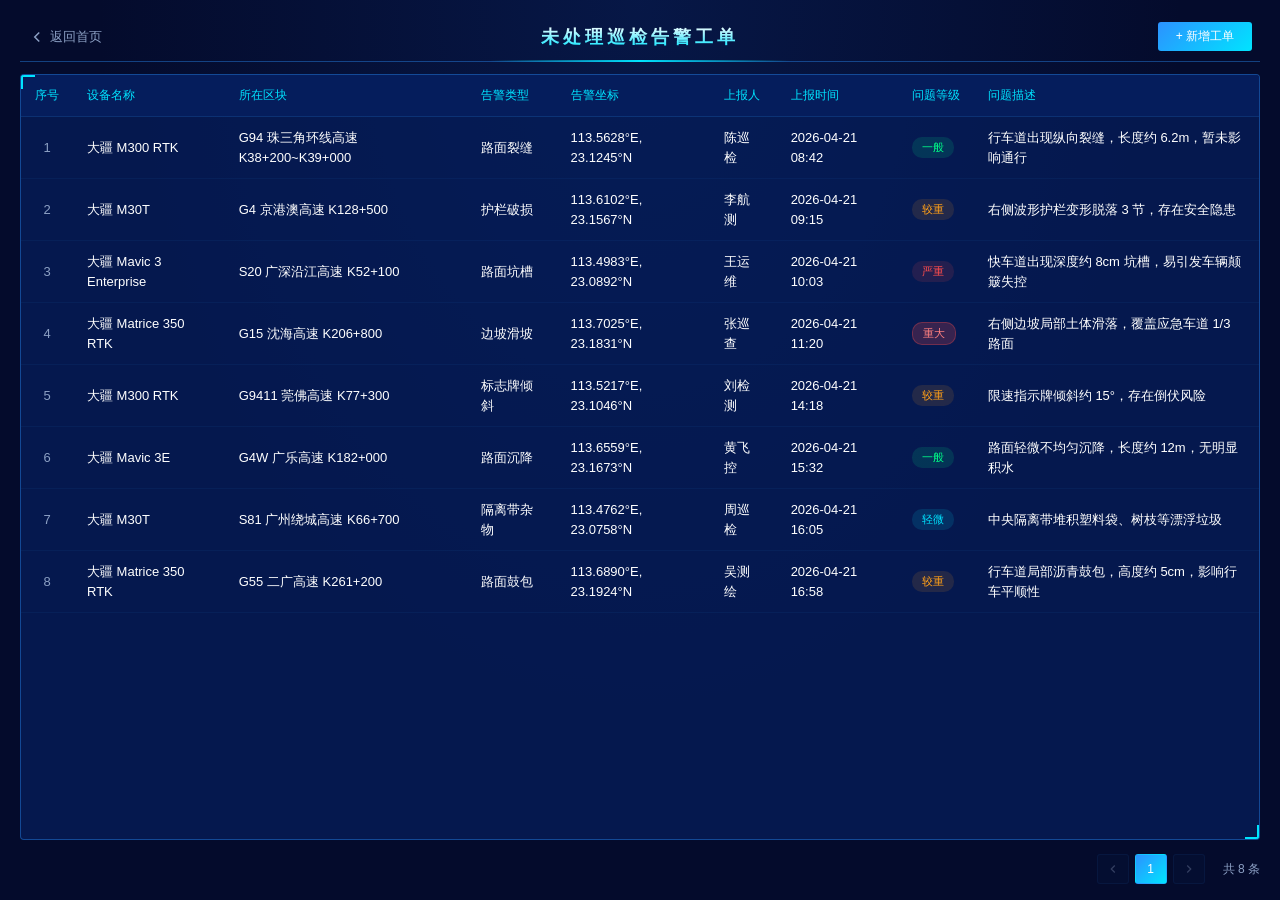
==== work-order.html @ c54d538b "feat: 交通巡检监控大屏" ====
<!DOCTYPE html>
<html lang="zh-CN">
<head>
  <meta charset="UTF-8">
  <meta name="viewport" content="width=device-width, initial-scale=1.0">
  <title>巡检工单 - 交通巡检监控平台</title>
  <link rel="stylesheet" href="style.css">
  <link rel="stylesheet" href="work-order.css">
</head>
<body>
  <div class="wo-page">
    <!-- Top Nav -->
    <nav class="wo-nav">
      <a href="index.html" class="nav-back">
        <svg width="18" height="18" viewBox="0 0 24 24" fill="none" stroke="currentColor" stroke-width="2"><path d="M15 18l-6-6 6-6"/></svg>
        返回首页
      </a>
      <span class="nav-title">未处理巡检告警工单</span>
      <button class="nav-add-btn" id="addBtn">+ 新增工单</button>
    </nav>

    <!-- Main Table Area -->
    <main class="wo-main">
      <div class="table-wrap">
        <table class="wo-table" id="woTable">
          <thead>
            <tr>
              <th>序号</th>
              <th>设备名称</th>
              <th>所在区块</th>
              <th>告警类型</th>
              <th>告警坐标</th>
              <th>上报人</th>
              <th>上报时间</th>
              <th>问题等级</th>
              <th>问题描述</th>
            </tr>
          </thead>
          <tbody id="woBody"></tbody>
        </table>
      </div>

      <!-- Pagination -->
      <div class="wo-pagination" id="pagination"></div>
    </main>
  </div>

    <!-- Modal -->
    <div class="modal-overlay" id="modalOverlay">
      <div class="modal">
        <div class="modal-header">
          <span>新增巡检告警工单</span>
          <span class="modal-close" id="modalClose">&times;</span>
        </div>
        <div class="modal-body">
          <form id="woForm" class="wo-form">
            <div class="form-row">
              <label>设备名称</label>
              <input type="text" name="device" maxlength="200" placeholder="请输入设备名称" required>
            </div>
            <div class="form-row">
              <label>所在区块</label>
              <input type="text" name="location" maxlength="200" placeholder="请输入所在区块" required>
            </div>
            <div class="form-row">
              <label>告警类型</label>
              <input type="text" name="type" maxlength="200" placeholder="请输入告警类型" required>
            </div>
            <div class="form-row">
              <label>告警坐标</label>
              <input type="text" name="coord" maxlength="200" placeholder="例：113.5628°E, 23.1245°N" required>
            </div>
            <div class="form-row">
              <label>上报人</label>
              <input type="text" name="reporter" maxlength="200" placeholder="请输入上报人" required>
            </div>
            <div class="form-row">
              <label>上报时间</label>
              <div class="time-group">
                <input type="date" name="date" required>
                <input type="time" name="time" step="1" required>
              </div>
            </div>
            <div class="form-row">
              <label>问题等级</label>
              <div class="radio-group">
                <label class="radio-label"><input type="radio" name="severity" value="一级" checked><span class="radio-dot"></span>一级</label>
                <label class="radio-label"><input type="radio" name="severity" value="二级"><span class="radio-dot"></span>二级</label>
                <label class="radio-label"><input type="radio" name="severity" value="三级"><span class="radio-dot"></span>三级</label>
              </div>
            </div>
            <div class="form-row">
              <label>问题描述</label>
              <textarea name="desc" maxlength="200" placeholder="请输入问题描述（最多200字）" rows="3" required></textarea>
            </div>
            <div class="form-row">
              <label>问题图片</label>
              <div class="upload-area" id="uploadArea">
                <input type="file" name="images" id="fileInput" accept="image/*" multiple hidden>
                <div class="upload-placeholder" id="uploadPlaceholder">
                  <svg width="28" height="28" viewBox="0 0 24 24" fill="none" stroke="currentColor" stroke-width="1.5"><path d="M12 5v14M5 12h14"/></svg>
                  <span>点击上传图片</span>
                </div>
                <div class="upload-preview" id="uploadPreview"></div>
              </div>
            </div>
            <div class="form-actions">
              <button type="button" class="btn-cancel" id="btnCancel">取消</button>
              <button type="submit" class="btn-submit">提交</button>
            </div>
          </form>
        </div>
      </div>
    </div>
  </div>

  <script src="work-order.js"></script>
</body>
</html>
---- style.css ----
/* === Reset & Base === */
*, *::before, *::after { box-sizing: border-box; margin: 0; padding: 0; }

:root {
  --bg-deep: #040B2C;
  --bg-panel: rgba(6, 30, 93, 0.7);
  --border-glow: rgba(44, 146, 255, 0.4);
  --border-bright: #2C92FF;
  --cyan: #00E4FF;
  --blue: #2C92FF;
  --green: #00FF88;
  --orange: #FF9F18;
  --red: #FF4D4D;
  --yellow: #FFD93D;
  --text: #FFFFFF;
  --text-dim: #8CA0C4;
  --text-accent: #00F0FF;
  --font-mono: 'DIN Alternate', 'Orbitron', 'Courier New', monospace;
  --panel-radius: 4px;
}

html, body {
  width: 100%; height: 100%;
  font-family: 'PingFang SC', 'Microsoft YaHei', sans-serif;
  background: var(--bg-deep);
  color: var(--text);
  overflow: hidden;
}

/* === Dashboard Layout === */
.dashboard {
  width: 100vw; height: 100vh;
  display: flex; flex-direction: column;
  padding: 8px 12px;
  gap: 8px;
  background:
    radial-gradient(ellipse at 50% 0%, rgba(14, 60, 150, 0.25) 0%, transparent 60%),
    var(--bg-deep);
}

/* === Header === */
.header {
  display: flex; align-items: center; justify-content: space-between;
  height: 52px; flex-shrink: 0;
  padding: 0 20px;
  background: linear-gradient(180deg, rgba(6, 30, 93, 0.8) 0%, transparent 100%);
  border-bottom: 1px solid var(--border-glow);
  position: relative;
}
.header::after {
  content: '';
  position: absolute; bottom: -1px; left: 50%;
  transform: translateX(-50%);
  width: 400px; height: 2px;
  background: linear-gradient(90deg, transparent, var(--cyan), transparent);
}
.header-center {
  display: flex; align-items: center; gap: 16px;
}
.main-title {
  font-size: 24px; font-weight: 700;
  letter-spacing: 6px;
  background: linear-gradient(180deg, #fff 0%, var(--cyan) 100%);
  -webkit-background-clip: text; -webkit-text-fill-color: transparent;
  background-clip: text;
}
.title-deco {
  width: 180px; height: 16px;
  position: relative;
}
.title-deco::before {
  content: '';
  position: absolute; top: 50%;
  width: 100%; height: 1px;
  background: linear-gradient(90deg, transparent, var(--border-bright));
}
.title-deco.right-deco::before {
  background: linear-gradient(90deg, var(--border-bright), transparent);
}
.title-deco::after {
  content: '';
  position: absolute; top: 50%; right: 0;
  width: 8px; height: 8px;
  border: 1px solid var(--cyan);
  transform: translateY(-50%) rotate(45deg);
}
.title-deco.left-deco::after { right: auto; left: 0; }
.header-left, .header-right {
  font-size: 13px; color: var(--text-dim);
  min-width: 140px;
}
.header-right { text-align: right; }
.clock {
  font-family: var(--font-mono);
  font-size: 18px; color: var(--cyan);
  letter-spacing: 2px;
}

/* === Content Grid === */
.content {
  flex: 1; display: flex; gap: 10px;
  min-height: 0;
}
.col { display: flex; flex-direction: column; gap: 10px; min-height: 0; }
.col-left, .col-right { width: 22%; flex-shrink: 0; }
.col-center { flex: 1; }

/* === Panel === */
.panel {
  background: var(--bg-panel);
  border: 1px solid var(--border-glow);
  border-radius: var(--panel-radius);
  display: flex; flex-direction: column;
  position: relative;
  overflow: hidden;
}
.panel::before, .panel::after {
  content: '';
  position: absolute;
  width: 14px; height: 14px;
  border-color: var(--cyan);
  border-style: solid;
  border-width: 0;
  z-index: 2;
}
.panel::before {
  top: 0; left: 0;
  border-top-width: 2px; border-left-width: 2px;
}
.panel::after {
  bottom: 0; right: 0;
  border-bottom-width: 2px; border-right-width: 2px;
}
.panel.flex-1 { flex: 1; min-height: 0; }
.panel.panel-sm .panel-body { padding: 10px 14px; }

.panel-title {
  padding: 8px 14px;
  font-size: 13px; font-weight: 600;
  color: var(--cyan);
  border-bottom: 1px solid rgba(44, 146, 255, 0.2);
  display: flex; align-items: center; gap: 6px;
  flex-shrink: 0;
}
.title-btn {
  margin-left: auto;
  padding: 2px 12px;
  font-size: 11px; font-weight: 500;
  color: var(--cyan);
  background: rgba(0, 228, 255, 0.08);
  border: 1px solid rgba(0, 228, 255, 0.3);
  border-radius: 3px;
  cursor: pointer;
  transition: background 0.2s;
}
.title-btn:hover {
  background: rgba(0, 228, 255, 0.18);
}
.title-icon {
  width: 10px; height: 10px;
  background: var(--cyan);
  border-radius: 50%;
  box-shadow: 0 0 6px var(--cyan);
}
.panel-body {
  padding: 12px 14px;
  flex: 1; display: flex; flex-direction: column;
  min-height: 0;
}
.panel-body.no-pad { padding: 0; }

/* === Location Panel === */
.loc-name {
  font-size: 20px; font-weight: 700;
  color: var(--text);
  margin-bottom: 2px;
}
.loc-detail {
  font-size: 12px; color: var(--text-dim);
  margin-bottom: 12px;
}
.loc-stats {
  display: flex; gap: 16px;
}
.loc-stat {
  flex: 1;
  background: rgba(0, 228, 255, 0.06);
  border: 1px solid rgba(0, 228, 255, 0.15);
  border-radius: 4px;
  padding: 10px 12px;
  text-align: center;
}
.loc-stat-val {
  font-family: var(--font-mono);
  font-size: 28px; font-weight: 700;
  color: var(--cyan);
}
.loc-stat-label {
  font-size: 11px; color: var(--text-dim);
  margin-top: 2px;
}
.loc-stat-label .unit {
  margin-left: 2px; font-size: 10px; color: var(--text-dim);
}

/* === Traffic Metrics === */
.index-ring { width: 100%; height: 90px; }
.metrics {
  display: flex; flex-direction: column; gap: 8px;
  margin-top: 8px;
}
.metric {
  display: flex; justify-content: space-between; align-items: center;
  padding: 6px 0;
  border-bottom: 1px solid rgba(44, 146, 255, 0.1);
}
.metric-val {
  font-family: var(--font-mono);
  font-size: 18px; font-weight: 700;
  color: var(--text);
}
.metric-unit {
  font-size: 10px; color: var(--text-dim); margin-left: 2px;
}
.metric-label {
  font-size: 12px; color: var(--text-dim);
}
.legend-bar {
  display: flex; gap: 14px; margin-top: 8px;
  font-size: 11px; color: var(--text-dim);
}
.legend-item { display: flex; align-items: center; gap: 4px; }
.legend-item i {
  width: 8px; height: 8px; border-radius: 2px; display: inline-block;
}
.legend-item.smooth i { background: var(--green); }
.legend-item.light i { background: var(--orange); }
.legend-item.heavy i { background: var(--red); }

/* === Alert Panel === */
.alert-row {
  display: flex; align-items: center; gap: 12px;
}
.alert-total {
  display: flex; flex-direction: column; align-items: center;
  padding: 8px 16px;
  background: rgba(0, 228, 255, 0.06);
  border: 1px solid rgba(0, 228, 255, 0.15);
  border-radius: 4px;
}
.alert-num {
  font-family: var(--font-mono);
  font-size: 26px; font-weight: 700;
  color: var(--cyan);
}
.alert-label { font-size: 11px; color: var(--text-dim); }
.chart-xs { flex: 1; height: 60px; }

.alert-tags {
  display: flex; gap: 10px; margin-top: 10px;
}
.alert-tag {
  flex: 1; font-size: 11px; color: var(--text-dim);
  background: rgba(255, 255, 255, 0.03);
  border: 1px solid rgba(255, 255, 255, 0.06);
  border-radius: 3px;
  padding: 6px 8px;
  display: flex; align-items: center; gap: 4px;
}
.tag-dot {
  width: 6px; height: 6px; border-radius: 50%;
  display: inline-block;
}
.tag-dot.red { background: var(--red); box-shadow: 0 0 4px var(--red); }
.tag-dot.green { background: var(--green); box-shadow: 0 0 4px var(--green); }
.tag-num { margin-left: auto; font-family: var(--font-mono); color: var(--text); }

/* === Road Indicators === */
.road-top-row {
  display: flex; align-items: center; gap: 16px;
}
.road-index-main {
  text-align: center; padding: 10px 16px;
  background: rgba(0, 228, 255, 0.06);
  border: 1px solid rgba(0, 228, 255, 0.15);
  border-radius: 4px;
}
.road-index-val {
  font-family: var(--font-mono);
  font-size: 28px; font-weight: 700;
  color: var(--orange);
}
.road-index-label { font-size: 11px; color: var(--text-dim); }
.road-metrics { flex: 1; display: flex; gap: 12px; }
.road-metric {
  flex: 1; text-align: center;
  background: rgba(44, 146, 255, 0.06);
  border: 1px solid rgba(44, 146, 255, 0.15);
  border-radius: 4px;
  padding: 8px;
}
.rm-val {
  font-family: var(--font-mono);
  font-size: 20px; font-weight: 700;
  color: var(--text);
}
.rm-unit { font-size: 10px; color: var(--text-dim); }
.rm-label { display: block; font-size: 11px; color: var(--text-dim); margin-top: 2px; }

.road-search {
  display: flex; gap: 8px; margin-top: 10px;
}
.search-input {
  flex: 1; padding: 6px 10px;
  background: rgba(44, 146, 255, 0.08);
  border: 1px solid rgba(44, 146, 255, 0.3);
  border-radius: 3px;
  color: var(--text); font-size: 12px;
  outline: none;
}
.search-input::placeholder { color: var(--text-dim); }
.search-input:focus { border-color: var(--cyan); }
.search-btn {
  padding: 6px 16px;
  background: linear-gradient(135deg, var(--blue), var(--cyan));
  border: none; border-radius: 3px;
  color: #fff; font-size: 12px; cursor: pointer;
}
.search-btn:hover { opacity: 0.85; }

/* === Charts === */
.chart-sm { width: 100%; flex: 1; min-height: 0; }
.chart-map { width: 100%; height: 100%; }
.map-panel { flex: 1; }
.map-body { padding: 0; }

/* === Road Table === */
.road-table {
  width: 100%; border-collapse: collapse;
  font-size: 12px;
}
.road-table thead th {
  padding: 6px 8px;
  text-align: left;
  color: var(--cyan);
  font-weight: 500;
  border-bottom: 1px solid rgba(44, 146, 255, 0.2);
  background: rgba(44, 146, 255, 0.06);
}
.road-table tbody td {
  padding: 5px 8px;
  color: var(--text);
  border-bottom: 1px solid rgba(44, 146, 255, 0.06);
}
.road-table tbody tr:hover {
  background: rgba(44, 146, 255, 0.08);
}

/* === Work Orders === */
.work-orders {
  display: flex; gap: 12px;
}
.wo-item {
  flex: 1; text-align: center;
  padding: 6px 8px;
  background: rgba(255, 255, 255, 0.02);
  border: 1px solid rgba(255, 255, 255, 0.06);
  border-radius: 3px;
}
.wo-label {
  display: block; font-size: 11px; color: var(--text-dim);
}
.wo-val {
  display: block; font-family: var(--font-mono);
  font-size: 20px; font-weight: 700;
  color: var(--text);
}
.wo-val.warn { color: var(--orange); }
.wo-val.ok { color: var(--green); }

/* === Footer === */
.footer {
  text-align: center;
  padding: 4px 0;
  font-size: 12px;
  color: var(--text-dim);
  letter-spacing: 4px;
  flex-shrink: 0;
}

/* === Scrollbar === */
::-webkit-scrollbar { width: 4px; }
::-webkit-scrollbar-track { background: transparent; }
::-webkit-scrollbar-thumb { background: var(--border-glow); border-radius: 2px; }

/* === Animations === */
@keyframes pulse {
  0%, 100% { opacity: 1; }
  50% { opacity: 0.5; }
}
.title-icon { animation: pulse 2s ease-in-out infinite; }

@keyframes glow-border {
  0%, 100% { border-color: var(--border-glow); }
  50% { border-color: var(--border-bright); }
}
---- work-order.css ----
/* === Work Order Page Layout === */
.wo-page {
  width: 100vw; height: 100vh;
  display: flex; flex-direction: column;
  padding: 12px 20px;
  background:
    radial-gradient(ellipse at 50% 0%, rgba(14, 60, 150, 0.25) 0%, transparent 60%),
    var(--bg-deep);
}

/* === Top Nav === */
.wo-nav {
  display: flex; align-items: center;
  height: 50px; flex-shrink: 0;
  padding: 0 8px;
  border-bottom: 1px solid var(--border-glow);
  position: relative;
}
.wo-nav::after {
  content: '';
  position: absolute; bottom: -1px; left: 50%;
  transform: translateX(-50%);
  width: 300px; height: 2px;
  background: linear-gradient(90deg, transparent, var(--cyan), transparent);
}
.nav-back {
  display: flex; align-items: center; gap: 4px;
  color: var(--text-dim); font-size: 13px;
  text-decoration: none;
  transition: color 0.2s;
}
.nav-back:hover { color: var(--cyan); }
.nav-title {
  position: absolute; left: 50%; transform: translateX(-50%);
  font-size: 18px; font-weight: 600;
  letter-spacing: 4px;
  background: linear-gradient(180deg, #fff 0%, var(--cyan) 100%);
  -webkit-background-clip: text; -webkit-text-fill-color: transparent;
  background-clip: text;
}
.nav-add-btn {
  margin-left: auto;
  padding: 6px 18px;
  font-size: 12px; font-weight: 500;
  color: #fff;
  background: linear-gradient(135deg, var(--blue), var(--cyan));
  border: none; border-radius: 3px;
  cursor: pointer;
  transition: opacity 0.2s;
}
.nav-add-btn:hover { opacity: 0.85; }

/* === Main Content === */
.wo-main {
  flex: 1; display: flex; flex-direction: column;
  min-height: 0; margin-top: 12px;
}
.table-wrap {
  flex: 1; overflow: auto;
  background: var(--bg-panel);
  border: 1px solid var(--border-glow);
  border-radius: var(--panel-radius);
  position: relative;
}
/* corner decorations */
.table-wrap::before, .table-wrap::after {
  content: '';
  position: absolute;
  width: 14px; height: 14px;
  border-color: var(--cyan);
  border-style: solid;
  border-width: 0;
  z-index: 2;
}
.table-wrap::before {
  top: 0; left: 0;
  border-top-width: 2px; border-left-width: 2px;
}
.table-wrap::after {
  bottom: 0; right: 0;
  border-bottom-width: 2px; border-right-width: 2px;
}

/* === Table === */
.wo-table {
  width: 100%; border-collapse: collapse;
  font-size: 13px;
  min-width: 1100px;
}
.wo-table thead {
  position: sticky; top: 0; z-index: 1;
}
.wo-table thead th {
  padding: 12px 14px;
  text-align: left;
  color: var(--cyan);
  font-weight: 500; font-size: 12px;
  background: rgba(6, 30, 93, 0.95);
  border-bottom: 1px solid rgba(44, 146, 255, 0.2);
  white-space: nowrap;
}
.wo-table tbody td {
  padding: 11px 14px;
  color: var(--text);
  border-bottom: 1px solid rgba(44, 146, 255, 0.06);
  line-height: 1.5;
}
.wo-table tbody tr:hover {
  background: rgba(44, 146, 255, 0.08);
}
.wo-table td:nth-child(1) {
  color: var(--text-dim); text-align: center; width: 50px;
}

/* severity badges */
.severity {
  display: inline-block;
  padding: 2px 10px;
  border-radius: 10px;
  font-size: 11px;
  font-weight: 500;
}
.severity-minor { background: rgba(0, 228, 255, 0.12); color: var(--cyan); }
.severity-normal { background: rgba(0, 255, 136, 0.12); color: var(--green); }
.severity-moderate { background: rgba(255, 159, 24, 0.12); color: var(--orange); }
.severity-severe { background: rgba(255, 77, 77, 0.12); color: var(--red); }
.severity-critical { background: rgba(255, 77, 77, 0.2); color: #FF8080; border: 1px solid rgba(255, 77, 77, 0.3); }

/* === Pagination === */
.wo-pagination {
  display: flex; align-items: center; justify-content: flex-end;
  gap: 6px;
  padding: 14px 0 4px;
  flex-shrink: 0;
}
.page-btn {
  min-width: 32px; height: 30px;
  display: flex; align-items: center; justify-content: center;
  background: rgba(44, 146, 255, 0.08);
  border: 1px solid rgba(44, 146, 255, 0.2);
  border-radius: 3px;
  color: var(--text-dim); font-size: 12px;
  cursor: pointer;
  transition: all 0.2s;
}
.page-btn:hover { border-color: var(--cyan); color: var(--cyan); }
.page-btn.active {
  background: linear-gradient(135deg, var(--blue), var(--cyan));
  border-color: transparent;
  color: #fff;
}
.page-btn.disabled {
  opacity: 0.35; pointer-events: none;
}
.page-info {
  font-size: 12px; color: var(--text-dim);
  margin-left: 12px;
}

/* === Modal === */
.modal-overlay {
  position: fixed; inset: 0;
  background: rgba(0, 0, 0, 0.65);
  display: none; align-items: center; justify-content: center;
  z-index: 1000;
  backdrop-filter: blur(3px);
}
.modal-overlay.open { display: flex; }

.modal {
  width: 560px; max-height: 90vh;
  background: linear-gradient(160deg, rgba(10, 32, 90, 0.98), rgba(6, 18, 60, 0.98));
  border: 1px solid var(--border-glow);
  border-radius: 6px;
  display: flex; flex-direction: column;
  position: relative;
  overflow: hidden;
  box-shadow: 0 0 40px rgba(0, 228, 255, 0.08);
}
.modal::before {
  content: '';
  position: absolute; top: 0; left: 0;
  width: 14px; height: 14px;
  border-top: 2px solid var(--cyan);
  border-left: 2px solid var(--cyan);
}
.modal::after {
  content: '';
  position: absolute; bottom: 0; right: 0;
  width: 14px; height: 14px;
  border-bottom: 2px solid var(--cyan);
  border-right: 2px solid var(--cyan);
}

.modal-header {
  display: flex; align-items: center; justify-content: space-between;
  padding: 14px 20px;
  border-bottom: 1px solid rgba(44, 146, 255, 0.2);
  font-size: 15px; font-weight: 600;
  color: var(--cyan);
}
.modal-close {
  font-size: 22px; cursor: pointer;
  color: var(--text-dim);
  transition: color 0.2s;
  line-height: 1;
}
.modal-close:hover { color: var(--text); }

.modal-body {
  padding: 20px;
  overflow-y: auto;
}

/* === Form === */
.wo-form { display: flex; flex-direction: column; gap: 14px; }
.form-row { display: flex; flex-direction: column; gap: 5px; }
.form-row > label {
  font-size: 12px; color: var(--text-dim);
}

.wo-form input[type="text"],
.wo-form textarea {
  width: 100%;
  padding: 8px 12px;
  background: rgba(44, 146, 255, 0.5);
  border: 1px solid rgba(44, 146, 255, 0.25);
  border-radius: 3px;
  color: var(--text); font-size: 13px;
  outline: none;
  transition: border-color 0.2s;
  font-family: inherit;
}
.wo-form input:focus,
.wo-form textarea:focus {
  border-color: var(--cyan);
}
.wo-form input::placeholder,
.wo-form textarea::placeholder {
  color: rgba(140, 160, 196, 0.5);
}

/* Date + Time split */
.time-group {
  display: flex; gap: 10px;
}
.time-group input { flex: 1; }

.wo-form input[type="date"],
.wo-form input[type="time"] {
  width: 100%;
  padding: 8px 12px;
  background: rgba(44, 146, 255, 0.5);
  border: 1px solid rgba(44, 146, 255, 0.25);
  border-radius: 3px;
  color: var(--text); font-size: 13px;
  outline: none;
  transition: border-color 0.2s;
  font-family: inherit;
}
.wo-form input[type="date"]:focus,
.wo-form input[type="time"]:focus {
  border-color: var(--cyan);
}
.wo-form input[type="date"]::-webkit-calendar-picker-indicator,
.wo-form input[type="time"]::-webkit-calendar-picker-indicator {
  filter: invert(0.7) sepia(1) hue-rotate(160deg);
  cursor: pointer;
}

/* Radio */
.radio-group { display: flex; gap: 20px; }
.radio-label {
  display: flex; align-items: center; gap: 6px;
  font-size: 13px; color: var(--text);
  cursor: pointer;
}
.radio-label input[type="radio"] {
  appearance: none; -webkit-appearance: none;
  width: 16px; height: 16px;
  border: 1.5px solid rgba(44, 146, 255, 0.4);
  border-radius: 50%;
  background: transparent;
  position: relative;
  cursor: pointer;
  transition: border-color 0.2s;
}
.radio-label input[type="radio"]:checked {
  border-color: var(--cyan);
}
.radio-label input[type="radio"]:checked::after {
  content: '';
  position: absolute;
  top: 50%; left: 50%;
  width: 8px; height: 8px;
  background: var(--cyan);
  border-radius: 50%;
  transform: translate(-50%, -50%);
}

/* Upload */
.upload-area {
  border: 1px dashed rgba(44, 146, 255, 0.3);
  border-radius: 4px;
  padding: 14px;
  cursor: pointer;
  transition: border-color 0.2s;
  min-height: 70px;
}
.upload-area:hover { border-color: var(--cyan); }
.upload-placeholder {
  display: flex; flex-direction: column;
  align-items: center; gap: 6px;
  color: var(--text-dim); font-size: 12px;
}
.upload-preview {
  display: flex; flex-wrap: wrap; gap: 8px;
}
.upload-preview img {
  width: 64px; height: 64px;
  object-fit: cover;
  border-radius: 3px;
  border: 1px solid rgba(44, 146, 255, 0.2);
}

/* Actions */
.form-actions {
  display: flex; justify-content: flex-end; gap: 10px;
  margin-top: 6px;
}
.btn-cancel {
  padding: 8px 22px;
  background: transparent;
  border: 1px solid rgba(44, 146, 255, 0.3);
  border-radius: 3px;
  color: var(--text-dim); font-size: 13px;
  cursor: pointer;
  transition: border-color 0.2s;
}
.btn-cancel:hover { border-color: var(--text-dim); color: var(--text); }
.btn-submit {
  padding: 8px 22px;
  background: linear-gradient(135deg, var(--blue), var(--cyan));
  border: none; border-radius: 3px;
  color: #fff; font-size: 13px;
  cursor: pointer;
  transition: opacity 0.2s;
}
.btn-submit:hover { opacity: 0.85; }
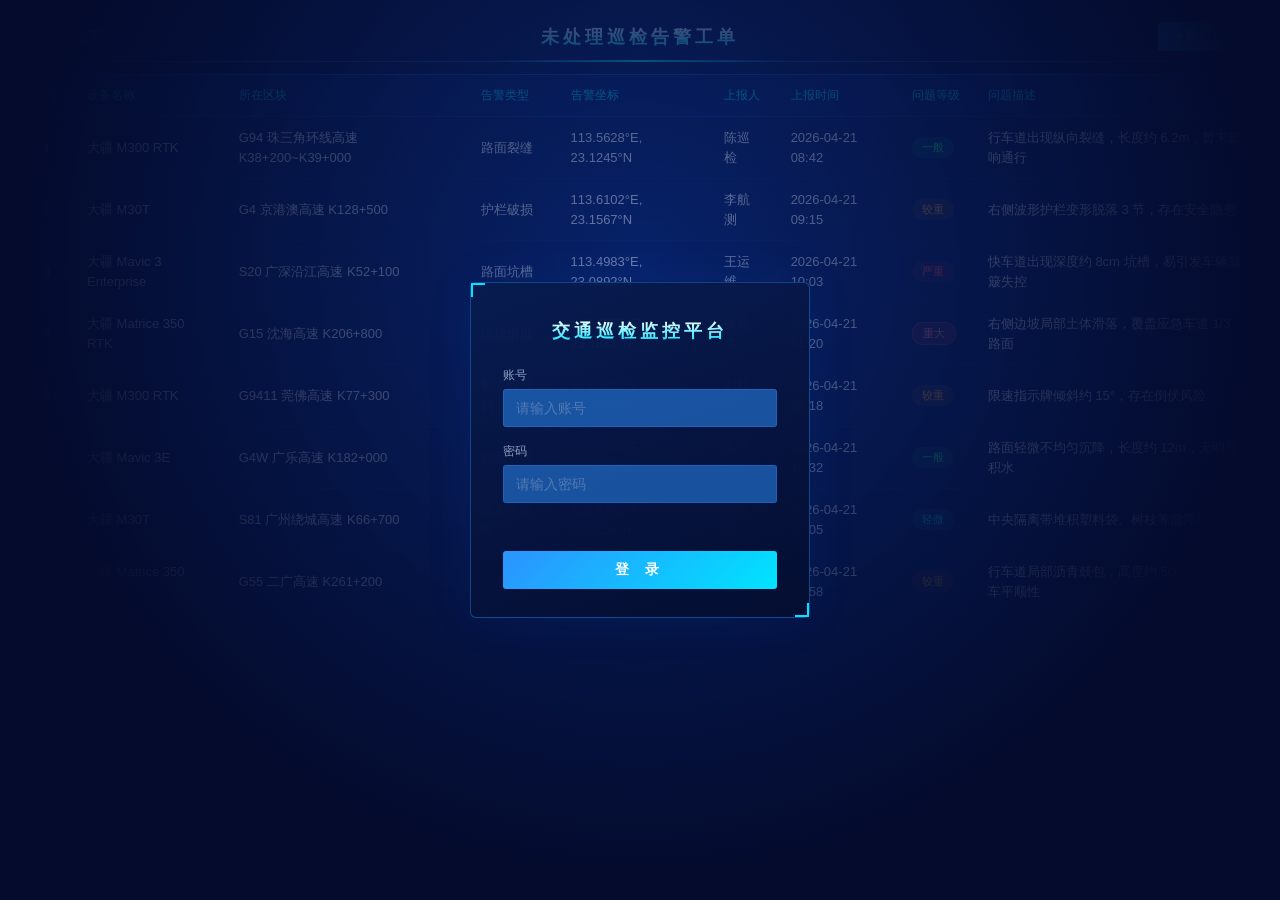
==== commit e5f9f4ba: "feat: add login gate with fixed credentials" ====
--- a/work-order.html
+++ b/work-order.html
@@ -8,6 +8,23 @@
   <link rel="stylesheet" href="work-order.css">
 </head>
 <body>
+  <!-- Login Gate -->
+  <div class="login-overlay" id="loginOverlay">
+    <div class="login-box">
+      <div class="login-logo">交通巡检监控平台</div>
+      <div class="login-field">
+        <label>账号</label>
+        <input type="text" id="loginUser" placeholder="请输入账号" autocomplete="off">
+      </div>
+      <div class="login-field">
+        <label>密码</label>
+        <input type="password" id="loginPass" placeholder="请输入密码">
+      </div>
+      <div class="login-error" id="loginError"></div>
+      <button class="login-btn" id="loginBtn">登 录</button>
+    </div>
+  </div>
+
   <div class="wo-page">
     <!-- Top Nav -->
     <nav class="wo-nav">
@@ -114,6 +131,7 @@
     </div>
   </div>
 
+  <script src="auth.js"></script>
   <script src="work-order.js"></script>
 </body>
 </html>
--- a/style.css
+++ b/style.css
@@ -1,5 +1,83 @@
 /* === Reset & Base === */
 *, *::before, *::after { box-sizing: border-box; margin: 0; padding: 0; }
+
+/* === Login Overlay === */
+.login-overlay {
+  position: fixed; inset: 0;
+  background: radial-gradient(ellipse at 50% 30%, rgba(10, 40, 120, 0.6) 0%, var(--bg-deep) 70%);
+  display: flex; align-items: center; justify-content: center;
+  z-index: 9999;
+}
+.login-box {
+  width: 340px;
+  padding: 36px 32px 28px;
+  background: linear-gradient(160deg, rgba(8, 28, 80, 0.95), rgba(4, 14, 50, 0.98));
+  border: 1px solid var(--border-glow);
+  border-radius: 6px;
+  display: flex; flex-direction: column; gap: 16px;
+  position: relative;
+  box-shadow: 0 0 50px rgba(0, 100, 255, 0.08);
+}
+.login-box::before, .login-box::after {
+  content: '';
+  position: absolute;
+  width: 14px; height: 14px;
+  border-color: var(--cyan);
+  border-style: solid;
+  border-width: 0;
+}
+.login-box::before {
+  top: 0; left: 0;
+  border-top-width: 2px; border-left-width: 2px;
+}
+.login-box::after {
+  bottom: 0; right: 0;
+  border-bottom-width: 2px; border-right-width: 2px;
+}
+.login-logo {
+  text-align: center;
+  font-size: 18px; font-weight: 700;
+  letter-spacing: 4px;
+  background: linear-gradient(180deg, #fff 0%, var(--cyan) 100%);
+  -webkit-background-clip: text; -webkit-text-fill-color: transparent;
+  background-clip: text;
+  margin-bottom: 8px;
+}
+.login-field {
+  display: flex; flex-direction: column; gap: 5px;
+}
+.login-field label {
+  font-size: 12px; color: var(--text-dim);
+}
+.login-field input {
+  width: 100%;
+  padding: 10px 12px;
+  background: rgba(44, 146, 255, 0.5);
+  border: 1px solid rgba(44, 146, 255, 0.25);
+  border-radius: 3px;
+  color: var(--text); font-size: 14px;
+  outline: none;
+  transition: border-color 0.2s;
+}
+.login-field input::placeholder { color: rgba(140, 160, 196, 0.5); }
+.login-field input:focus { border-color: var(--cyan); }
+.login-error {
+  font-size: 12px; color: var(--red);
+  min-height: 16px;
+  opacity: 0;
+  transition: opacity 0.2s;
+}
+.login-btn {
+  width: 100%;
+  padding: 10px 0;
+  background: linear-gradient(135deg, var(--blue), var(--cyan));
+  border: none; border-radius: 3px;
+  color: #fff; font-size: 14px; font-weight: 600;
+  letter-spacing: 6px;
+  cursor: pointer;
+  transition: opacity 0.2s;
+}
+.login-btn:hover { opacity: 0.85; }
 
 :root {
   --bg-deep: #040B2C;
